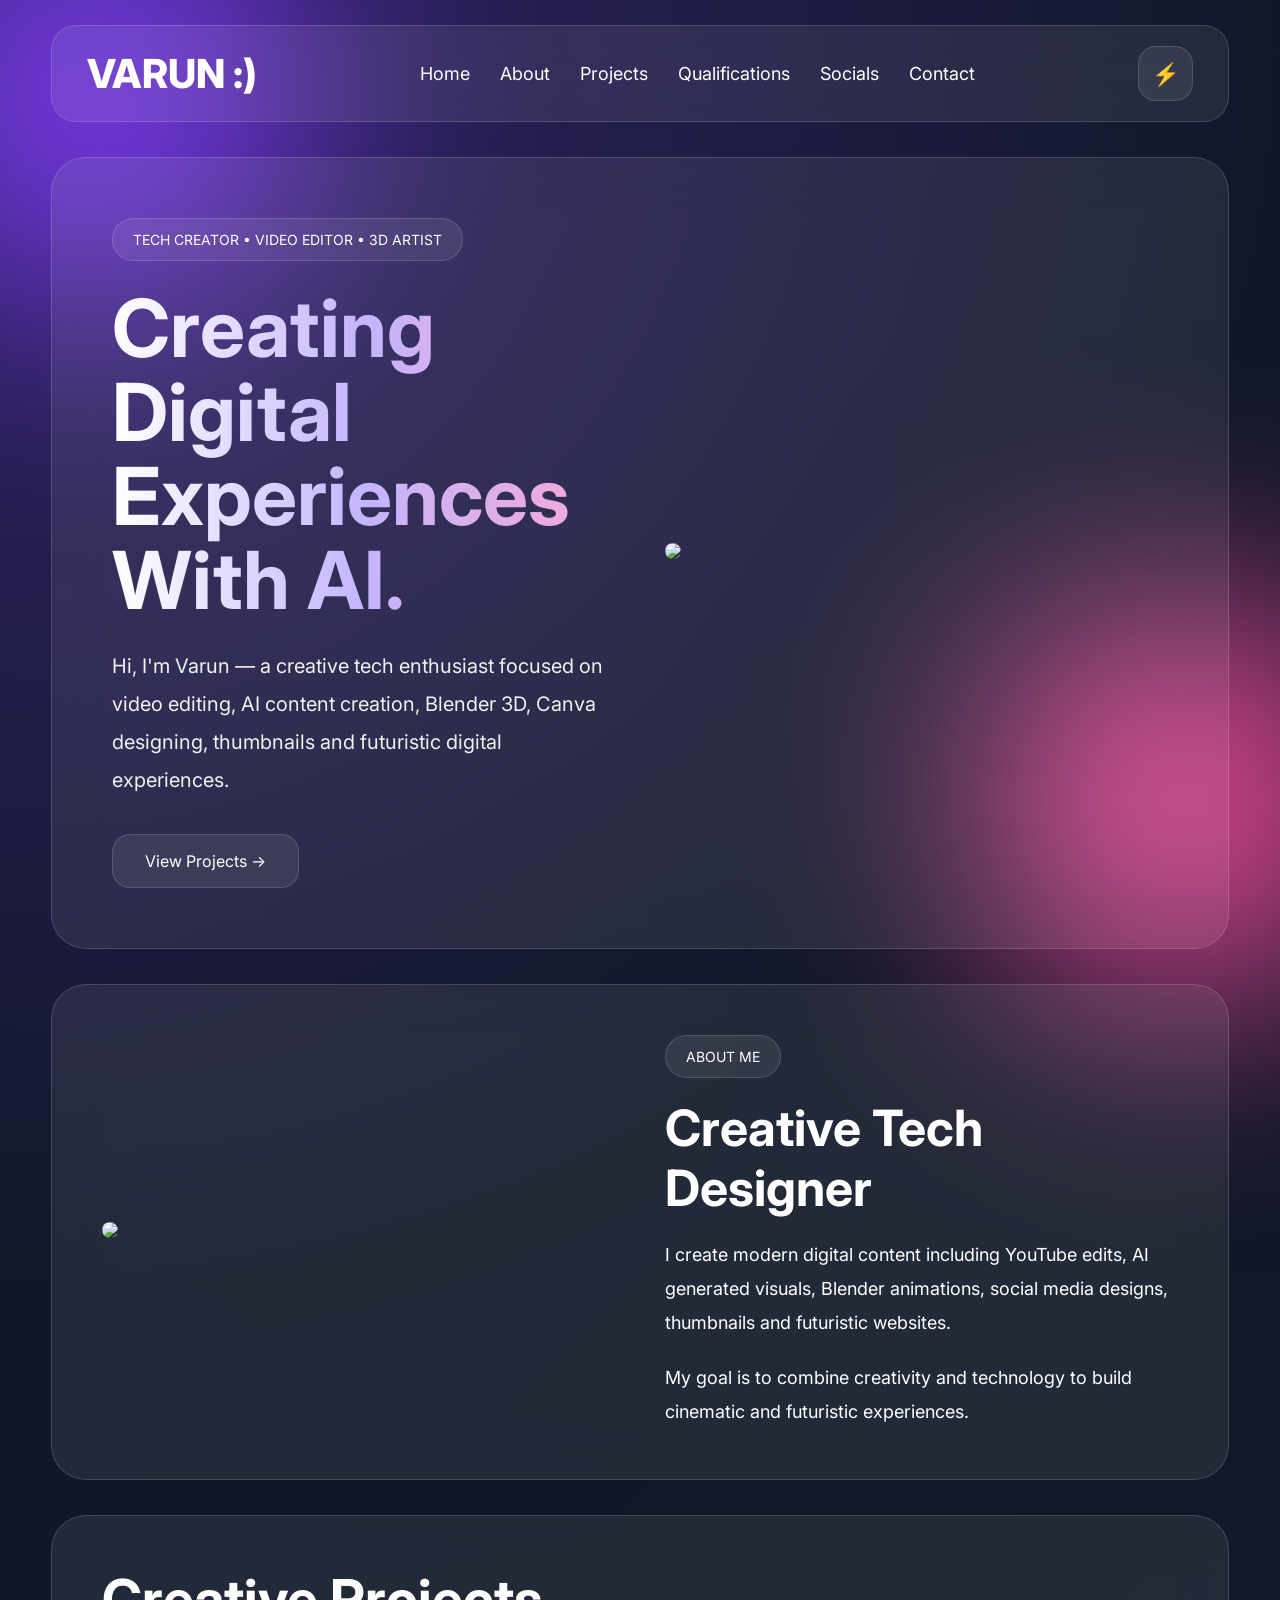
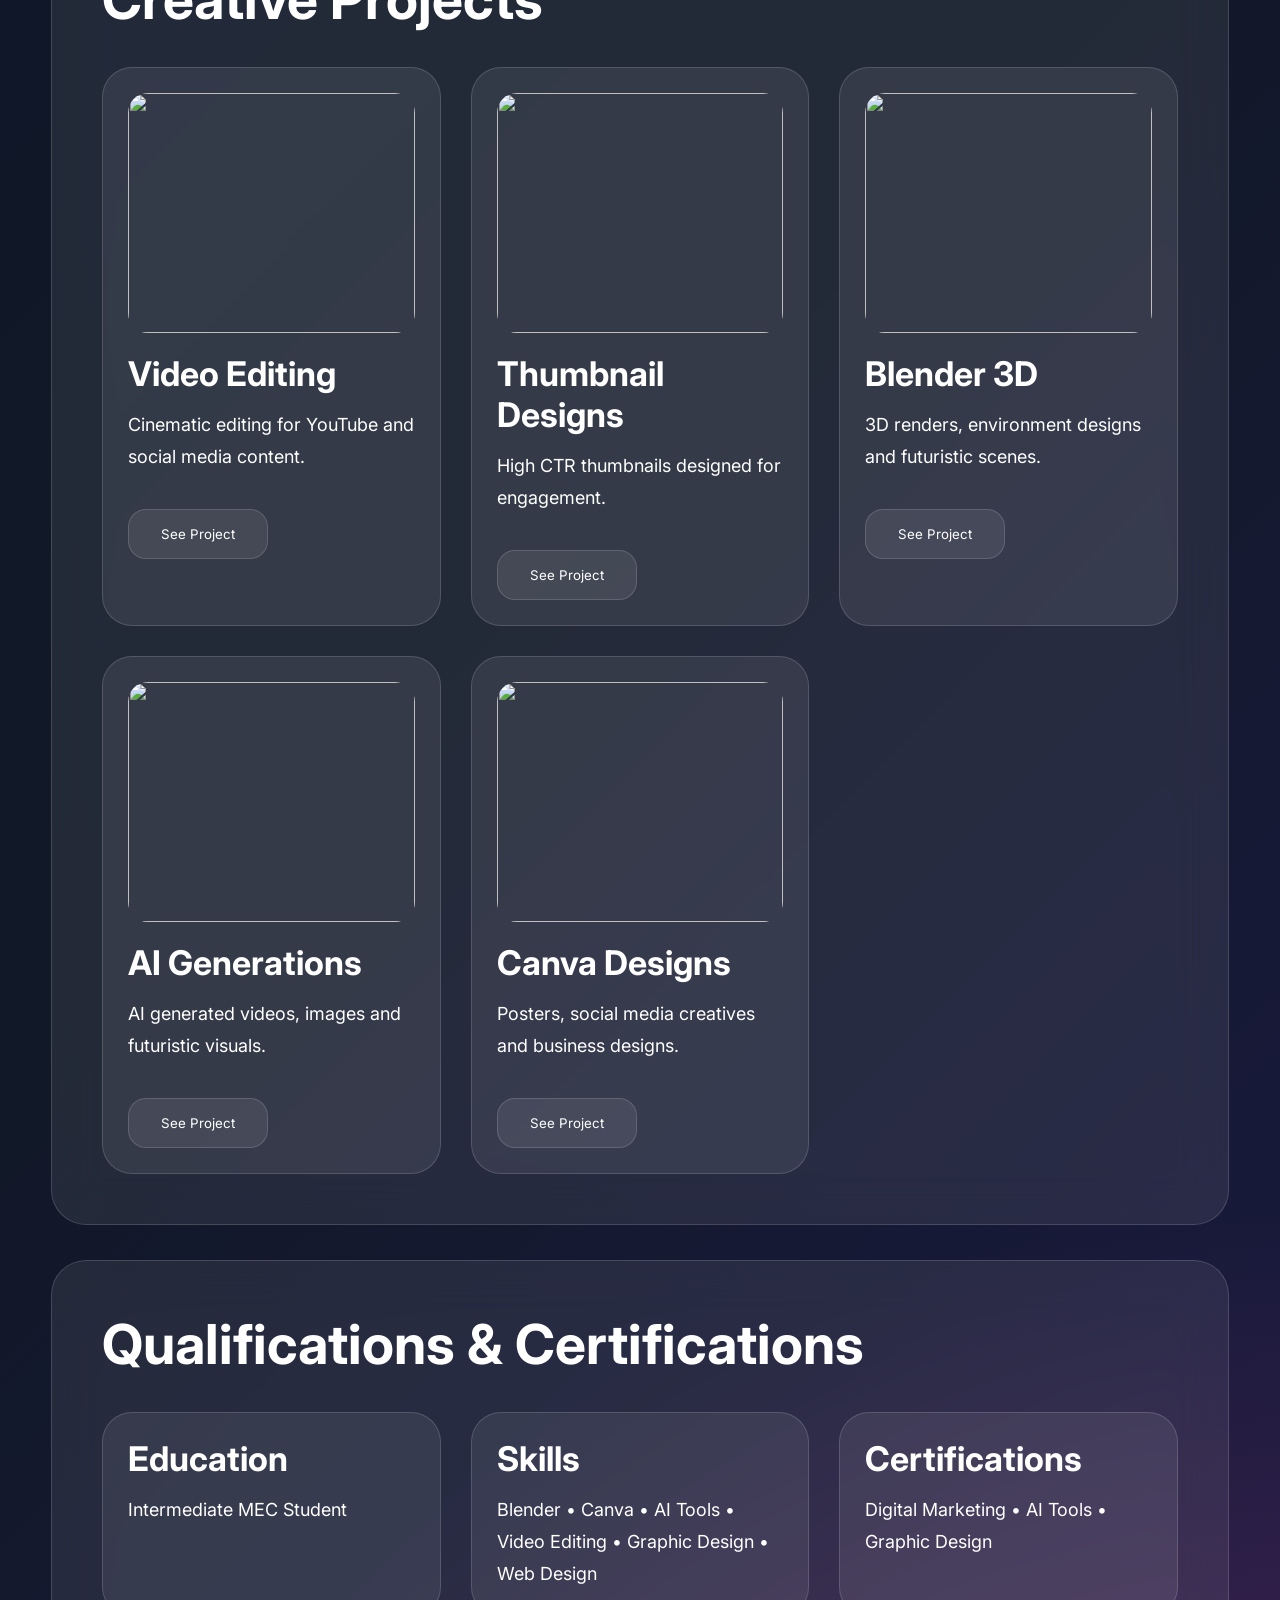
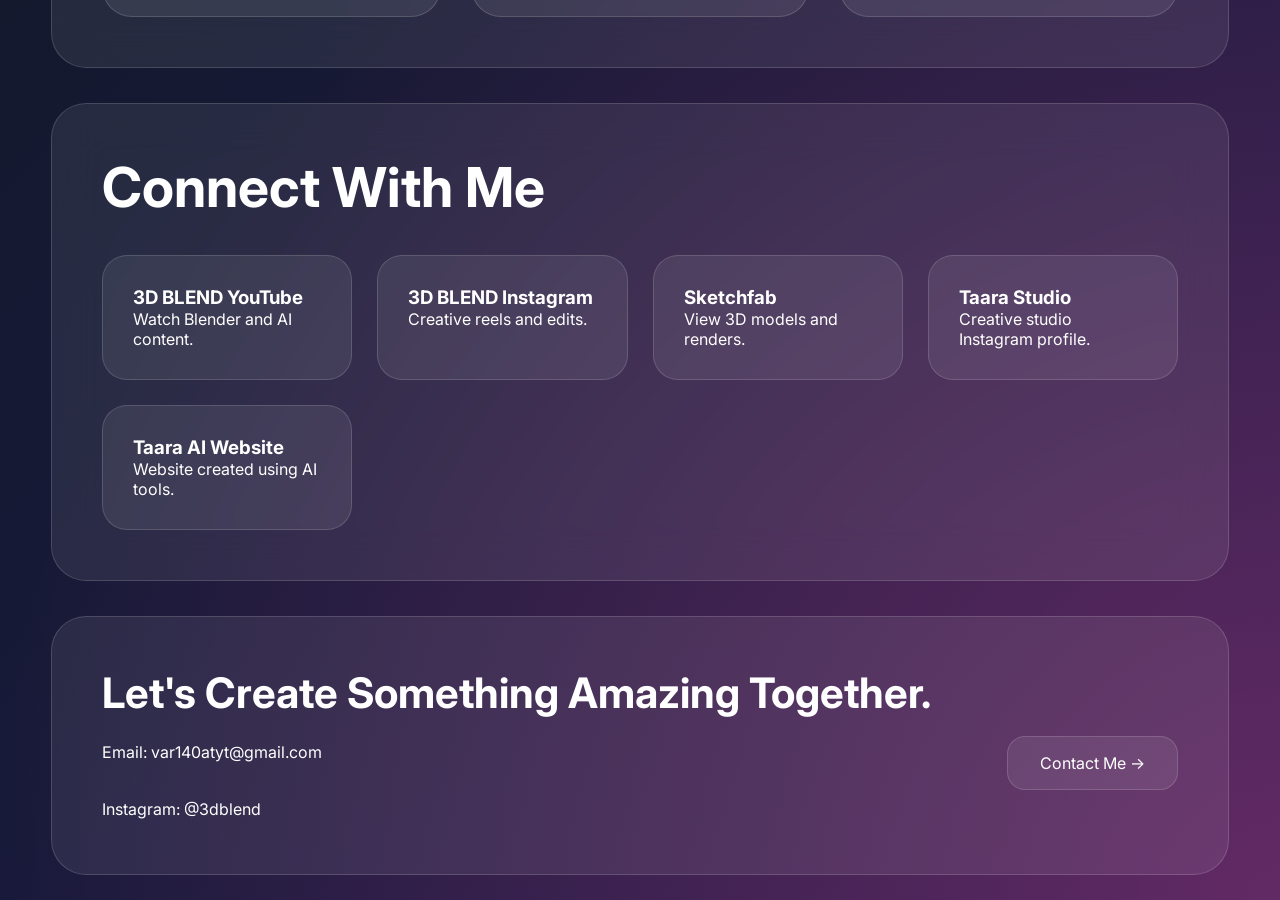
==== index.html @ bd530a47 "Add files via upload" ====
<!DOCTYPE html>
<html lang="en">
<head>
<meta charset="UTF-8">
<meta name="viewport" content="width=device-width, initial-scale=1.0">
<title>VARUN | Tech Creator Portfolio</title>

<link rel="preconnect" href="https://fonts.googleapis.com">
<link rel="preconnect" href="https://fonts.gstatic.com" crossorigin>

<link href="https://fonts.googleapis.com/css2?family=Inter:wght@300;400;500;600;700;800&display=swap" rel="stylesheet">

<style>

*{
margin:0;
padding:0;
box-sizing:border-box;
scroll-behavior:smooth;
font-family:'Inter',sans-serif;
}

body{
background:
radial-gradient(circle at top left,#7c3aed55,transparent 30%),
radial-gradient(circle at bottom right,#ec489955,transparent 30%),
linear-gradient(135deg,#0f172a,#111827,#1e1b4b);

color:white;
overflow-x:hidden;
}

/* GLOW */

body::before,
body::after{
content:'';
position:fixed;
width:400px;
height:400px;
border-radius:50%;
filter:blur(120px);
z-index:-1;
}

body::before{
background:#7c3aed;
top:-100px;
left:-100px;
}

body::after{
background:#ec4899;
bottom:-100px;
right:-100px;
}

/* CONTAINER */

.container{
width:92%;
max-width:1450px;
margin:auto;
padding:25px 0;
}

/* NAVBAR */

.navbar{
display:flex;
justify-content:space-between;
align-items:center;
padding:20px 35px;

background:rgba(255,255,255,0.08);
border:1px solid rgba(255,255,255,0.15);
backdrop-filter:blur(20px);

border-radius:25px;

position:sticky;
top:20px;
z-index:999;
}

.logo{
font-size:40px;
font-weight:800;
}

.nav-links{
display:flex;
gap:30px;
flex-wrap:wrap;
}

.nav-links a{
text-decoration:none;
color:white;
font-size:18px;
transition:0.3s;
}

.nav-links a:hover{
opacity:0.7;
}

.theme-btn{
width:55px;
height:55px;
display:flex;
justify-content:center;
align-items:center;

border-radius:18px;

background:rgba(255,255,255,0.08);

border:1px solid rgba(255,255,255,0.15);

font-size:22px;
}

/* HERO */

.hero{
margin-top:35px;

display:grid;
grid-template-columns:1fr 1fr;
gap:50px;

align-items:center;

padding:60px;

border-radius:35px;

background:rgba(255,255,255,0.08);

backdrop-filter:blur(25px);

border:1px solid rgba(255,255,255,0.15);
}

.tag{
display:inline-block;
padding:12px 20px;

border-radius:30px;

background:rgba(255,255,255,0.08);

border:1px solid rgba(255,255,255,0.15);

font-size:14px;
}

.hero h1{
font-size:80px;
line-height:1.05;

margin-top:25px;
margin-bottom:25px;

background:linear-gradient(to right,#fff,#c4b5fd,#f9a8d4);

-webkit-background-clip:text;
-webkit-text-fill-color:transparent;
}

.hero p{
font-size:20px;
line-height:1.9;
color:#f1f1f1;
}

.hero-image img{
width:100%;
border-radius:35px;

animation:float 5s ease-in-out infinite;
}

@keyframes float{
0%{transform:translateY(0);}
50%{transform:translateY(-12px);}
100%{transform:translateY(0);}
}

/* BUTTON */

.btn{
margin-top:35px;

display:inline-flex;
align-items:center;
justify-content:center;

padding:16px 32px;

border-radius:18px;

text-decoration:none;
color:white;

background:rgba(255,255,255,0.08);

border:1px solid rgba(255,255,255,0.15);

transition:0.4s;

cursor:pointer;
}

.btn:hover{
transform:translateY(-5px);
box-shadow:0 0 30px rgba(255,255,255,0.15);
}

/* SECTIONS */

.section{
margin-top:35px;

padding:50px;

border-radius:35px;

background:rgba(255,255,255,0.08);

backdrop-filter:blur(25px);

border:1px solid rgba(255,255,255,0.15);
}

.section-title{
font-size:55px;
margin-bottom:35px;
}

/* ABOUT */

.about{
display:grid;
grid-template-columns:1fr 1fr;
gap:50px;
align-items:center;
}

.about img{
width:100%;
border-radius:30px;
}

.about h2{
font-size:50px;
margin:20px 0;
}

.about p{
font-size:18px;
line-height:1.9;
}

/* PROJECTS */

.projects{
display:grid;
grid-template-columns:repeat(auto-fit,minmax(300px,1fr));
gap:30px;
}

.project-card{
padding:25px;

border-radius:30px;

background:rgba(255,255,255,0.08);

border:1px solid rgba(255,255,255,0.15);

transition:0.4s;
}

.project-card:hover{
transform:translateY(-10px);
}

.project-card img{
width:100%;
height:240px;
object-fit:cover;

border-radius:20px;

margin-bottom:20px;
}

.project-card h3{
font-size:34px;
margin-bottom:15px;
}

.project-card p{
line-height:1.8;
font-size:18px;
}

/* FOOTER */

.footer{
margin-top:35px;

padding:50px;

border-radius:35px;

background:rgba(255,255,255,0.08);

border:1px solid rgba(255,255,255,0.15);

display:flex;
justify-content:space-between;
align-items:center;
flex-wrap:wrap;
gap:25px;
}

.footer h2{
font-size:42px;
}

/* POPUP */

.popup{
position:fixed;
top:0;
left:0;

width:100%;
height:100%;

background:rgba(0,0,0,0.8);

display:none;
justify-content:center;
align-items:center;

padding:20px;

z-index:99999;
}

.popup-content{
width:95%;
max-width:1200px;
max-height:90vh;

overflow-y:auto;

padding:40px;

border-radius:35px;

background:rgba(255,255,255,0.08);

backdrop-filter:blur(25px);

border:1px solid rgba(255,255,255,0.15);

position:relative;
}

.close-btn{
position:absolute;
top:20px;
right:25px;

font-size:35px;
cursor:pointer;
}

.gallery-grid{
display:grid;
grid-template-columns:
repeat(auto-fit,minmax(250px,1fr));

gap:20px;

margin-top:30px;
}

.gallery-grid img{
width:100%;
border-radius:20px;
transition:0.4s;
cursor:pointer;
}

.gallery-grid img:hover{
transform:scale(1.03);
}

/* SOCIALS */

.socials{
display:grid;
grid-template-columns:repeat(auto-fit,minmax(250px,1fr));
gap:25px;
}

.social-card{
padding:30px;
border-radius:25px;

background:rgba(255,255,255,0.08);

border:1px solid rgba(255,255,255,0.15);

text-decoration:none;
color:white;

transition:0.4s;
}

.social-card:hover{
transform:translateY(-8px);
}

/* MOBILE */

@media(max-width:1000px){

.hero,
.about{
grid-template-columns:1fr;
}

.hero h1{
font-size:55px;
}

.about h2,
.section-title{
font-size:40px;
}

.navbar{
flex-direction:column;
gap:20px;
}

.nav-links{
justify-content:center;
}

.footer{
flex-direction:column;
text-align:center;
}

}

</style>
</head>

<body>

<div class="container">

<!-- NAVBAR -->

<div class="navbar">

<div class="logo">VARUN :)</div>

<div class="nav-links">
<a href="#home">Home</a>
<a href="#about">About</a>
<a href="#projects">Projects</a>
<a href="#qualification">Qualifications</a>
<a href="#socials">Socials</a>
<a href="#contact">Contact</a>
</div>

<div class="theme-btn">⚡</div>

</div>

<!-- HERO -->

<section class="hero" id="home">

<div>

<span class="tag">
TECH CREATOR • VIDEO EDITOR • 3D ARTIST
</span>

<h1>
Creating Digital
Experiences
With AI.
</h1>

<p>
Hi, I'm Varun — a creative tech enthusiast focused on
video editing, AI content creation, Blender 3D,
Canva designing, thumbnails and futuristic digital experiences.
</p>

<a href="#projects" class="btn">
View Projects →
</a>

</div>

<div class="hero-image">

<!-- KEEPING BEAUTIFUL INTERFACE IMAGE -->

<img src="https://images.unsplash.com/photo-1516321318423-f06f85e504b3?q=80&w=1200&auto=format&fit=crop">

</div>

</section>

<!-- ABOUT -->

<section class="section about" id="about">

<div>
<img src="https://images.unsplash.com/photo-1518770660439-4636190af475?q=80&w=1200&auto=format&fit=crop">
</div>

<div>

<span class="tag">ABOUT ME</span>

<h2>
Creative Tech Designer
</h2>

<p>
I create modern digital content including YouTube edits,
AI generated visuals, Blender animations,
social media designs, thumbnails and futuristic websites.
</p>

<p style="margin-top:20px;">
My goal is to combine creativity and technology
to build cinematic and futuristic experiences.
</p>

</div>

</section>

<!-- PROJECTS -->

<section class="section" id="projects">

<h2 class="section-title">
Creative Projects
</h2>

<div class="projects">

<!-- VIDEO -->

<div class="project-card">

<!-- KEEPING BEAUTIFUL IMAGE -->

<img src="https://images.unsplash.com/photo-1574717024653-61fd2cf4d44d?q=80&w=1200&auto=format&fit=crop">

<h3>Video Editing</h3>

<p>
Cinematic editing for YouTube and social media content.
</p>

<button class="btn"
onclick="openPopup('videoPopup')">
See Project
</button>

</div>

<!-- THUMBNAILS -->

<div class="project-card">

<img src="https://images.unsplash.com/photo-1626785774573-4b799315345d?q=80&w=1200&auto=format&fit=crop">

<h3>Thumbnail Designs</h3>

<p>
High CTR thumbnails designed for engagement.
</p>

<button class="btn"
onclick="openPopup('thumbnailPopup')">
See Project
</button>

</div>

<!-- 3D -->

<div class="project-card">

<img src="https://images.unsplash.com/photo-1633419461186-7d40a38105ec?q=80&w=1200&auto=format&fit=crop">

<h3>Blender 3D</h3>

<p>
3D renders, environment designs and futuristic scenes.
</p>

<button class="btn"
onclick="openPopup('threePopup')">
See Project
</button>

</div>

<!-- AI -->

<div class="project-card">

<img src="https://images.unsplash.com/photo-1677442136019-21780ecad995?q=80&w=1200&auto=format&fit=crop">

<h3>AI Generations</h3>

<p>
AI generated videos, images and futuristic visuals.
</p>

<button class="btn"
onclick="openPopup('aiPopup')">
See Project
</button>

</div>

<!-- CANVA -->

<div class="project-card">

<img src="https://images.unsplash.com/photo-1455390582262-044cdead277a?q=80&w=1200&auto=format&fit=crop">

<h3>Canva Designs</h3>

<p>
Posters, social media creatives and business designs.
</p>

<button class="btn"
onclick="openPopup('canvaPopup')">
See Project
</button>

</div>

</div>

</section>

<!-- QUALIFICATION -->

<section class="section" id="qualification">

<h2 class="section-title">
Qualifications & Certifications
</h2>

<div class="projects">

<div class="project-card">
<h3>Education</h3>
<p>Intermediate MEC Student</p>
</div>

<div class="project-card">
<h3>Skills</h3>
<p>
Blender • Canva • AI Tools •
Video Editing • Graphic Design • Web Design
</p>
</div>

<div class="project-card">
<h3>Certifications</h3>
<p>
Digital Marketing • AI Tools • Graphic Design
</p>
</div>

</div>

</section>

<!-- SOCIALS -->

<section class="section" id="socials">

<h2 class="section-title">
Connect With Me
</h2>

<div class="socials">

<a class="social-card"
href="https://www.youtube.com/@3Dblender-wm20np"
target="_blank">

<h3>3D BLEND YouTube</h3>
<p>Watch Blender and AI content.</p>

</a>

<a class="social-card"
href="https://www.instagram.com/3d_blend_2023/"
target="_blank">

<h3>3D BLEND Instagram</h3>
<p>Creative reels and edits.</p>

</a>

<a class="social-card"
href="https://sketchfab.com/varun_360"
target="_blank">

<h3>Sketchfab</h3>
<p>View 3D models and renders.</p>

</a>

<a class="social-card"
href="https://www.instagram.com/taara_studio/"
target="_blank">

<h3>Taara Studio</h3>
<p>Creative studio Instagram profile.</p>

</a>

<a class="social-card"
href="https://taara-ai.lovable.app/"
target="_blank">

<h3>Taara AI Website</h3>
<p>Website created using AI tools.</p>

</a>

</div>

</section>

<!-- CONTACT -->

<footer class="footer" id="contact">

<div>

<h2>
Let's Create Something Amazing Together.
</h2>

<p style="margin-top:20px;line-height:1.8;">
Email: var140atyt@gmail.com
<br><br>
Instagram: @3dblend
</p>

</div>

<a href="mailto:var140atyt@gmail.com"
class="btn">
Contact Me →
</a>

</footer>

</div>

<!-- VIDEO POPUP -->

<div class="popup" id="videoPopup">

<div class="popup-content">

<span class="close-btn"
onclick="closePopup('videoPopup')">×</span>

<h2>Video Editing Projects</h2>

<div class="gallery-grid">

<img src="projects/videoedits/edit1.png">
<img src="projects/videoedits/edit2.png">
<img src="projects/videoedits/edit3.png">
<img src="projects/videoedits/edit4.png">
<img src="projects/videoedits/edit5.png">

</div>

</div>

</div>

<!-- THUMBNAILS -->

<div class="popup" id="thumbnailPopup">

<div class="popup-content">

<span class="close-btn"
onclick="closePopup('thumbnailPopup')">×</span>

<h2>Thumbnail Projects</h2>

<div class="gallery-grid">

<img src="projects/thumbnails/thumbnail1.png">
<img src="projects/thumbnails/thumbnail2.png">
<img src="projects/thumbnails/thumbnail3.png">
<img src="projects/thumbnails/thumbnail4.png">
<img src="projects/thumbnails/thumbnail5.png">

</div>

</div>

</div>

<!-- 3D -->

<div class="popup" id="threePopup">

<div class="popup-content">

<span class="close-btn"
onclick="closePopup('threePopup')">×</span>

<h2>3D Projects</h2>

<div class="gallery-grid">

<img src="projects/3D/3d1.png">
<img src="projects/3D/3d2.png">
<img src="projects/3D/3d3.png">
<img src="projects/3D/3d4.png">
<img src="projects/3D/3d5.png">

</div>

</div>

</div>

<!-- AI -->

<div class="popup" id="aiPopup">

<div class="popup-content">

<span class="close-btn"
onclick="closePopup('aiPopup')">×</span>

<h2>AI Image Projects</h2>

<div class="gallery-grid">

<img src="projects/aigeneration/images/aiimage1.png">
<img src="projects/aigeneration/images/aiimage2.png">
<img src="projects/aigeneration/images/aiimage3.jpeg">
<img src="projects/aigeneration/images/aiimage4.png">
<img src="projects/aigeneration/images/aiimage5.png">

</div>

<h2 style="margin-top:40px;">
AI Video Projects
</h2>

<div class="gallery-grid">

<img src="projects/aigeneration/videos/aivideo1.png">
<img src="projects/aigeneration/videos/aivideo2.png">
<img src="projects/aigeneration/videos/aivideo3.png">
<img src="projects/aigeneration/videos/aivideo4.png">
<img src="projects/aigeneration/videos/aivideo5.png">

</div>

</div>

</div>

<!-- CANVA -->

<div class="popup" id="canvaPopup">

<div class="popup-content">

<span class="close-btn"
onclick="closePopup('canvaPopup')">×</span>

<h2>Canva Projects</h2>

<div class="gallery-grid">

<img src="projects/canva/design1.png">
<img src="projects/canva/design2.png">
<img src="projects/canva/design3.png">
<img src="projects/canva/design4.png">
<img src="projects/canva/design5.png">

</div>

</div>

</div>

<script>

function openPopup(id){
document.getElementById(id).style.display='flex';
}

function closePopup(id){
document.getElementById(id).style.display='none';
}

window.onclick=function(event){

document.querySelectorAll('.popup').forEach(function(popup){

if(event.target==popup){
popup.style.display='none';
}

});

}

</script>

</body>
</html>
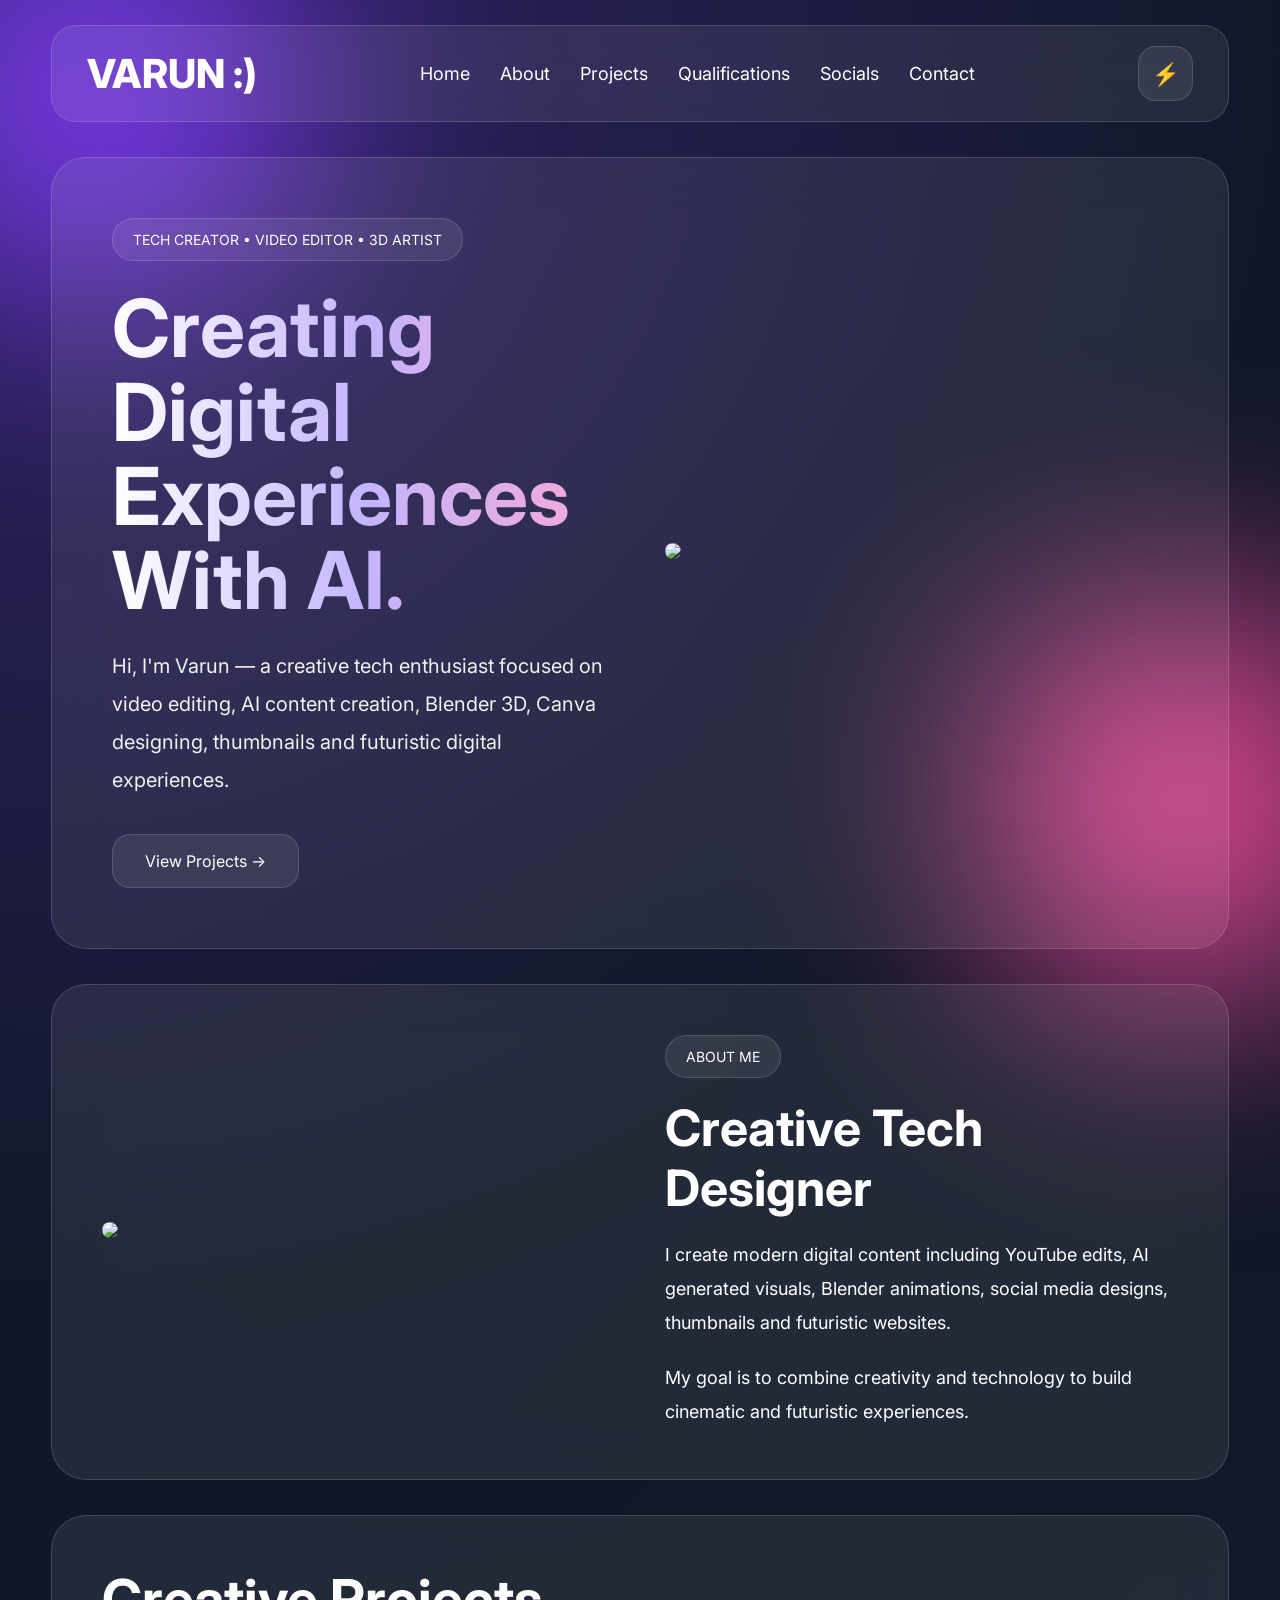
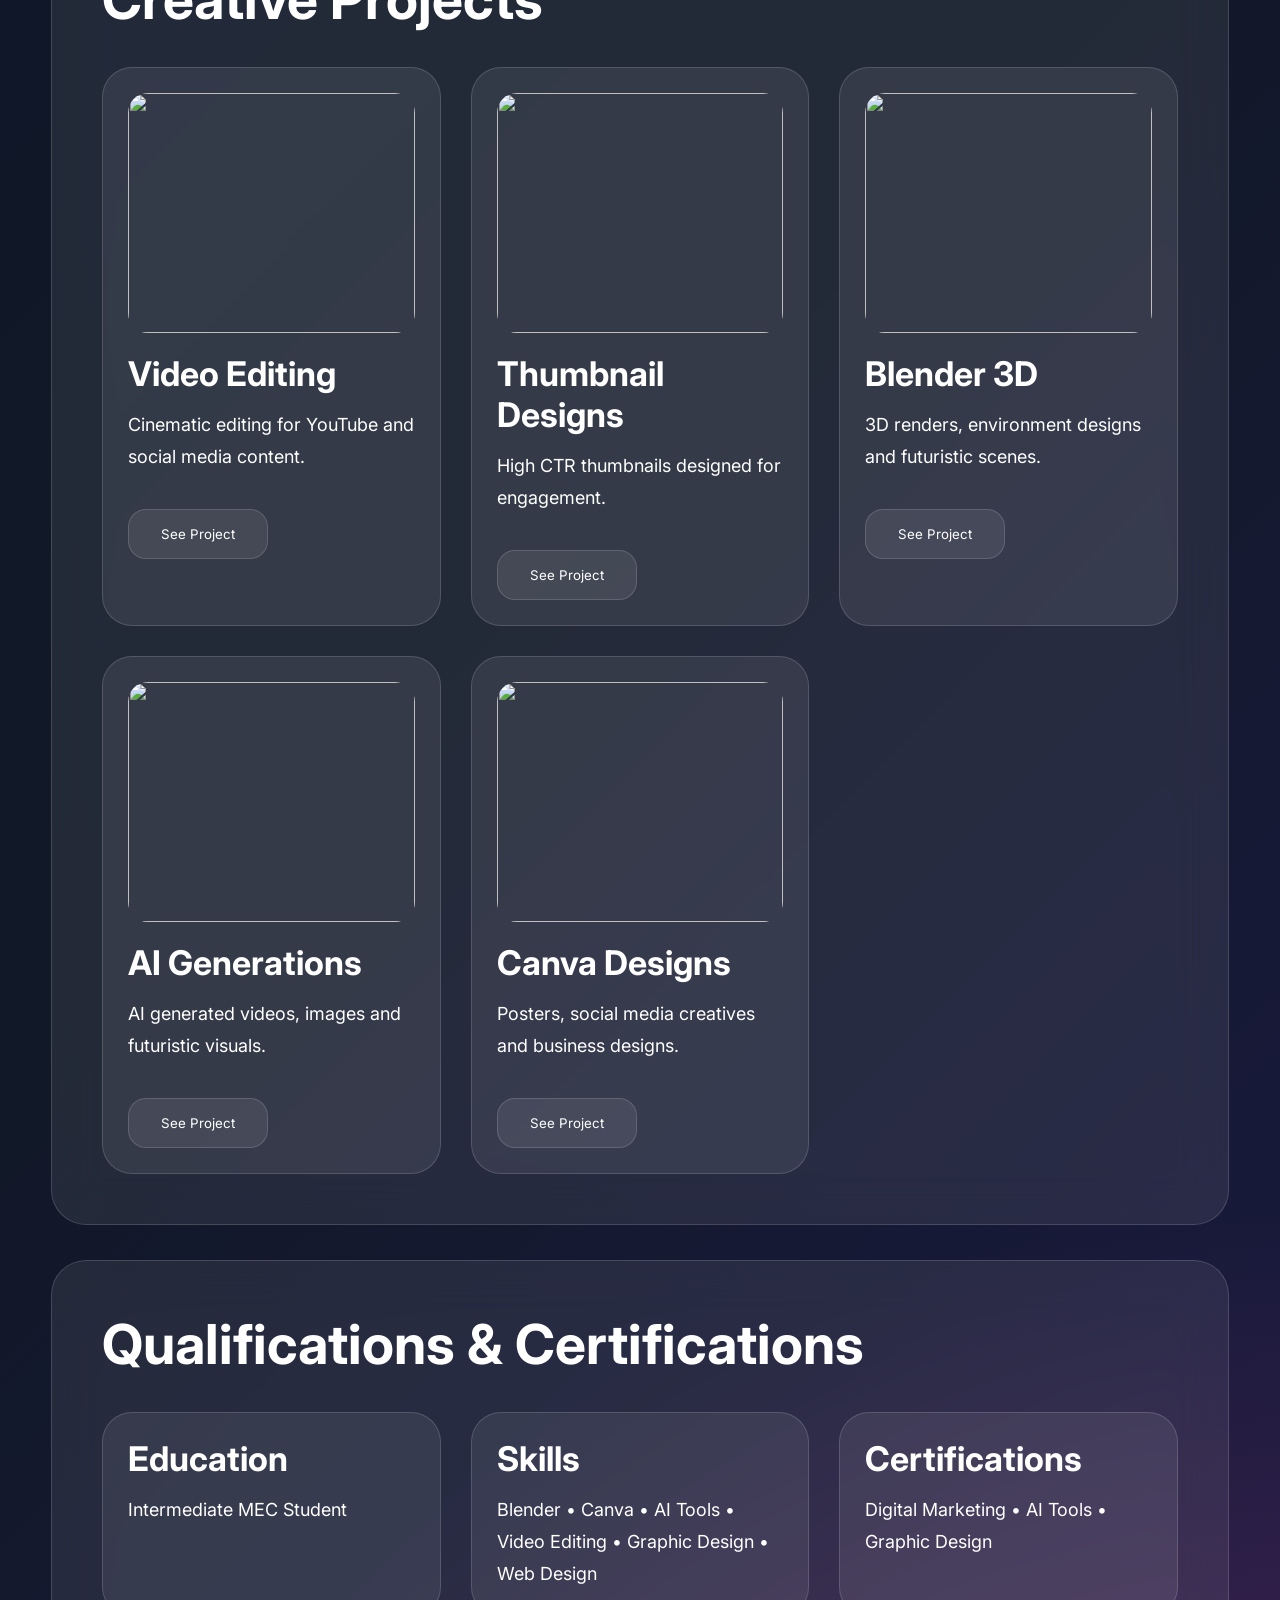
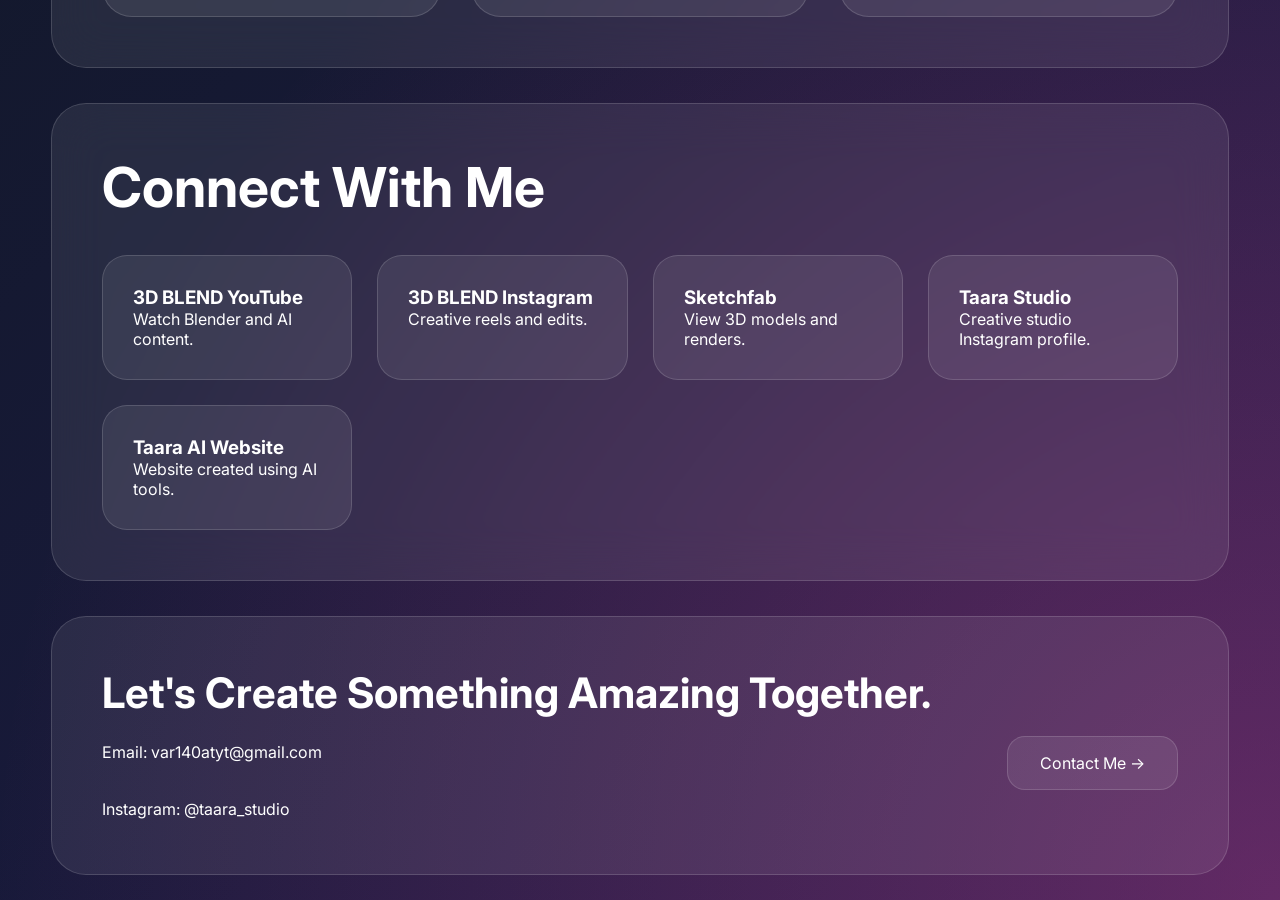
==== commit f3ce25b1: "Update index.html" ====
--- a/index.html
+++ b/index.html
@@ -774,7 +774,7 @@
 <p style="margin-top:20px;line-height:1.8;">
 Email: var140atyt@gmail.com
 <br><br>
-Instagram: @3dblend
+Instagram: @taara_studio
 </p>
 
 </div>
@@ -952,4 +952,4 @@
 </script>
 
 </body>
-</html>+</html>
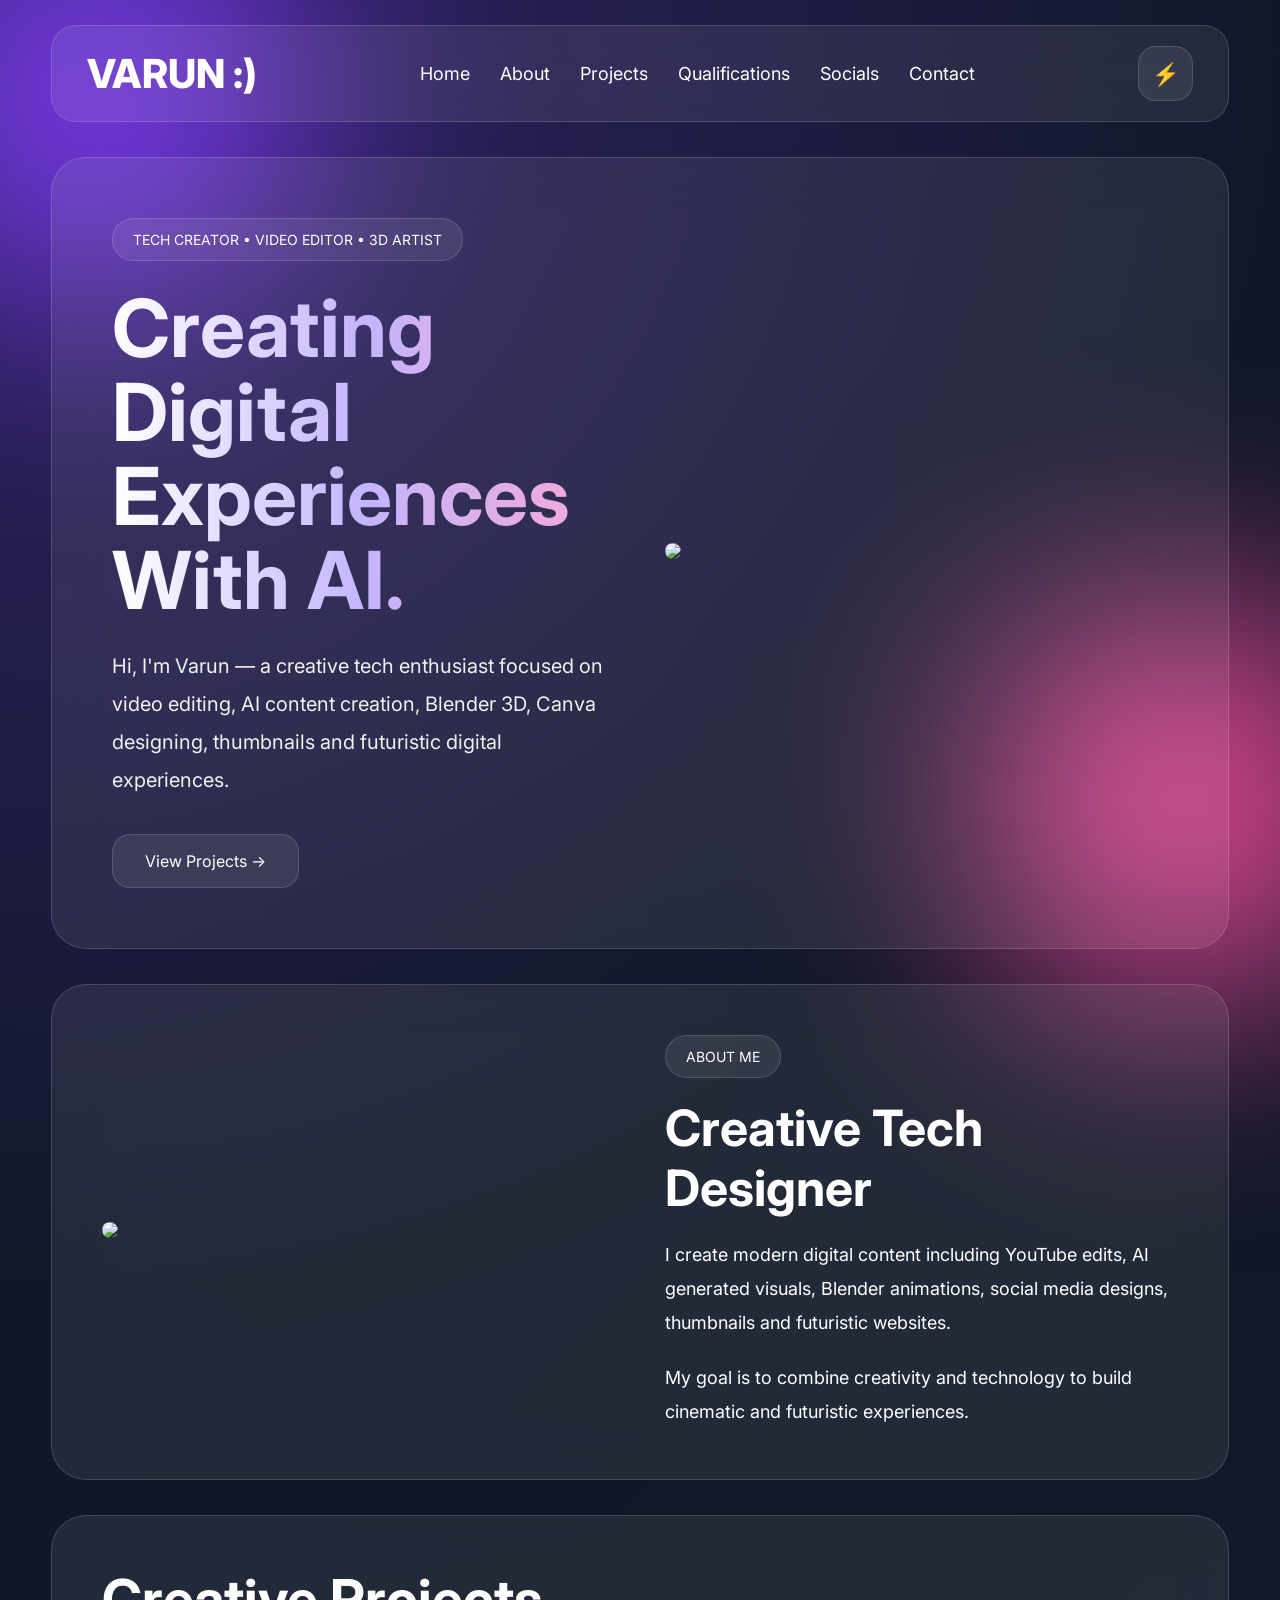
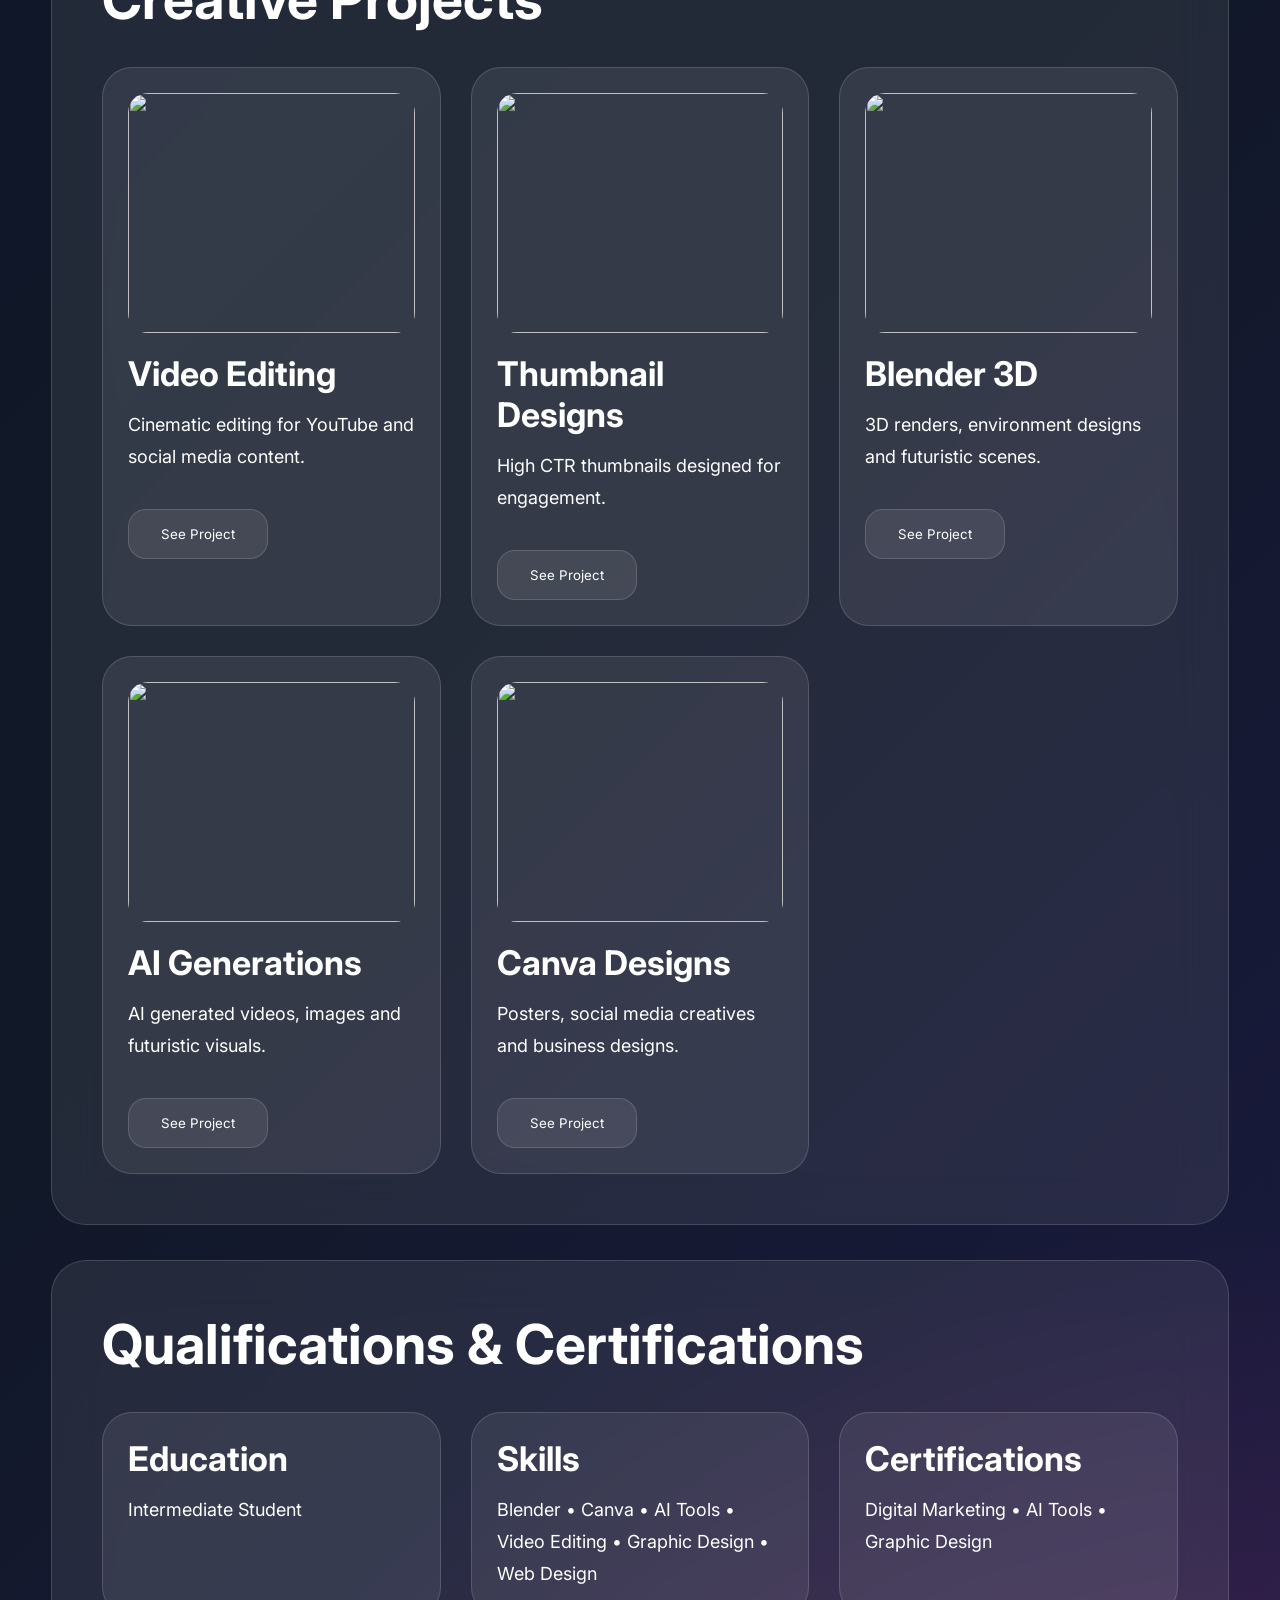
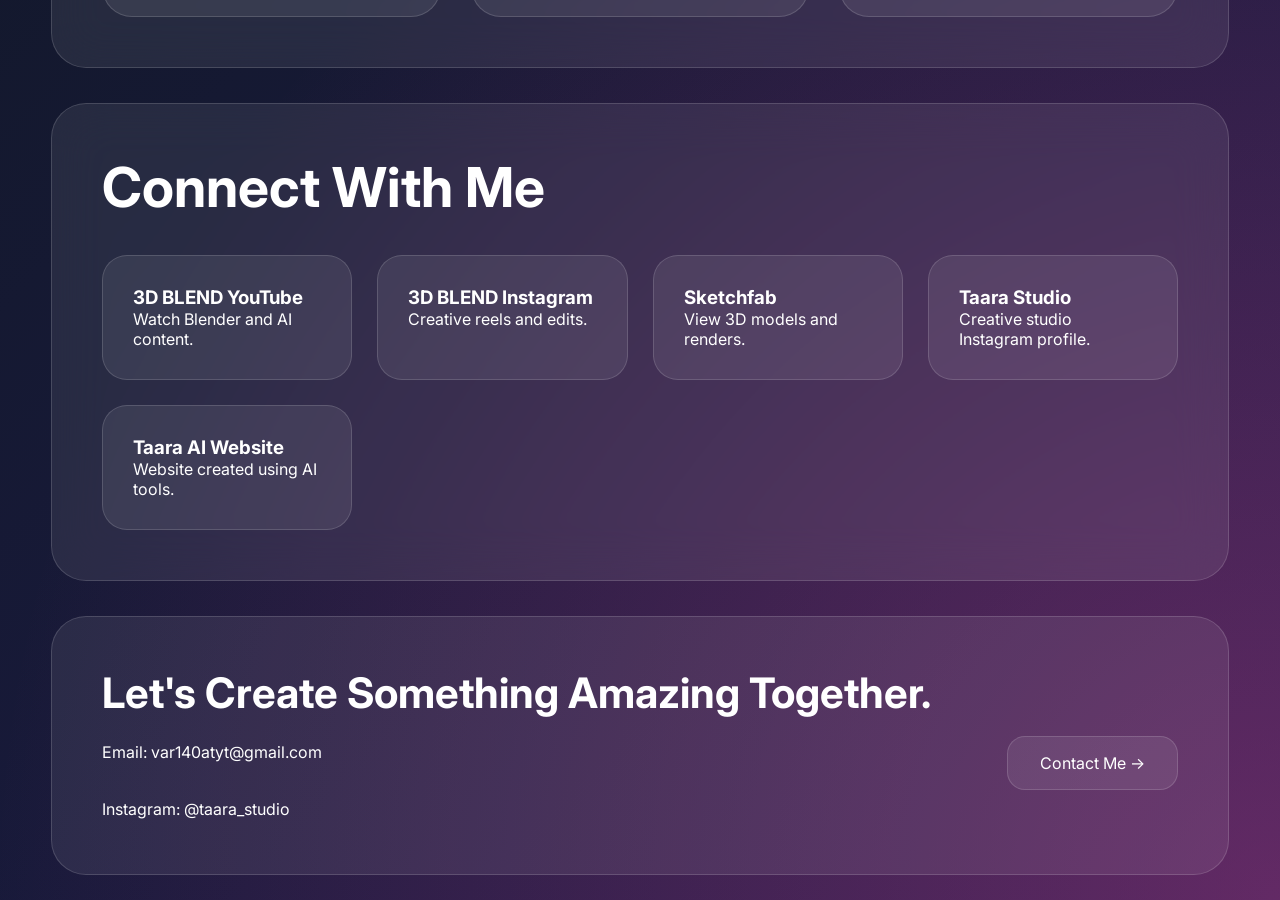
==== commit 473eb1f3: "Update index.html" ====
--- a/index.html
+++ b/index.html
@@ -680,7 +680,7 @@
 
 <div class="project-card">
 <h3>Education</h3>
-<p>Intermediate MEC Student</p>
+<p>Intermediate Student</p>
 </div>
 
 <div class="project-card">
